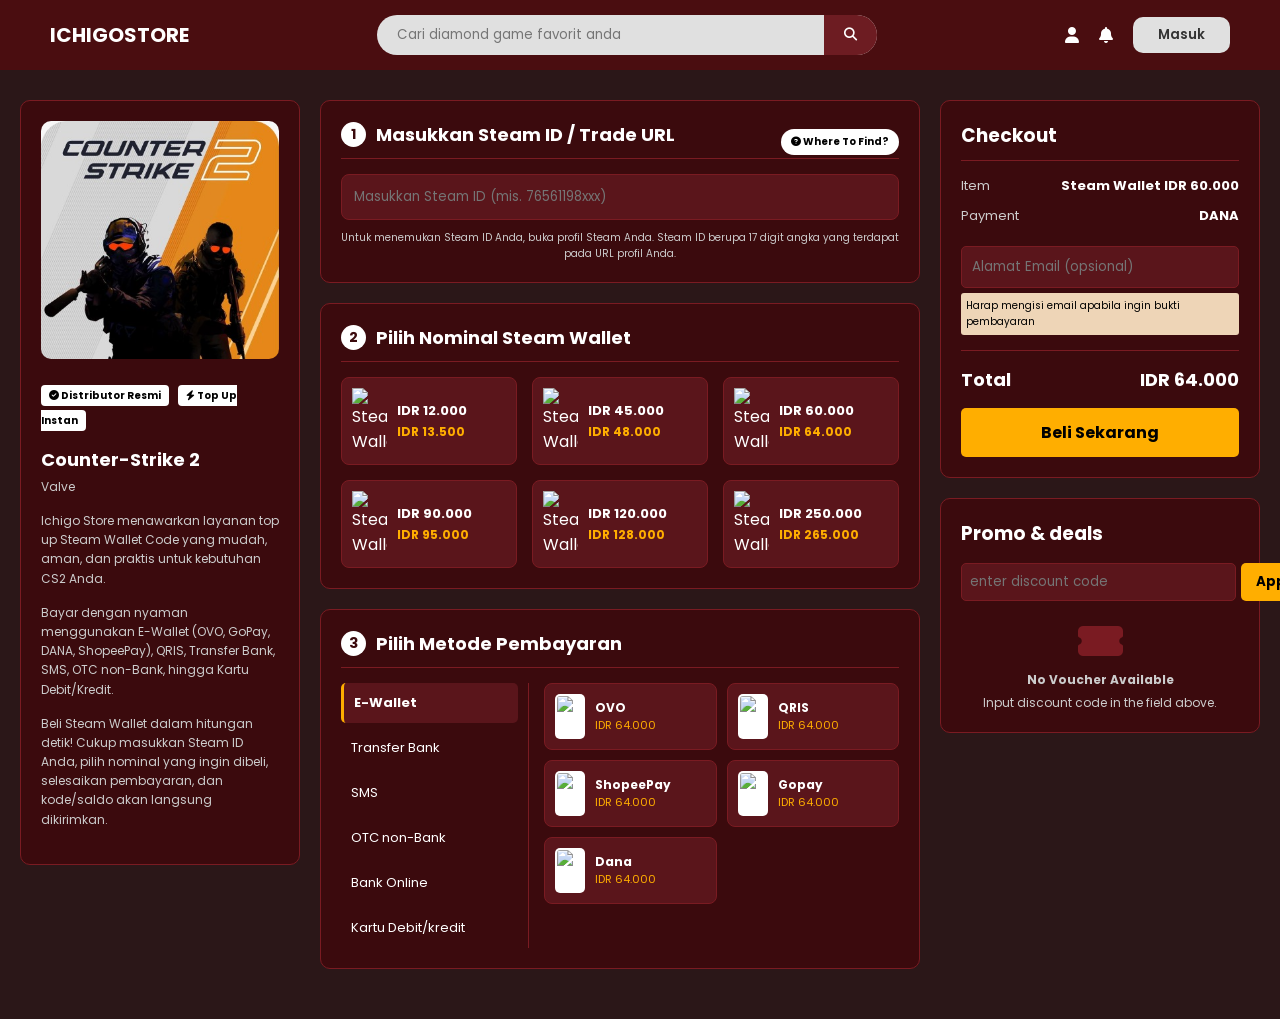
==== topup-csgo.html @ 72f107ec "up proyek web" ====
<!DOCTYPE html>
<html lang="id">
<head>
    <meta charset="UTF-8">
    <meta name="viewport" content="width=device-width, initial-scale=1.0">
    <title>Top Up Counter-Strike 2 - Ichigo Store</title>
    <link rel="stylesheet" href="https://cdnjs.cloudflare.com/ajax/libs/font-awesome/6.4.0/css/all.min.css">
    <link href="https://fonts.googleapis.com/css2?family=Poppins:wght@400;600;700&display=swap" rel="stylesheet">
    <style>
        /* === RESET & HEADER === */
        * { margin: 0; padding: 0; box-sizing: border-box; font-family: 'Poppins', sans-serif; }
        body { background-color: #2b1718; color: #ffffff; }
        a { text-decoration: none; color: #fff; }
        
        header { background-color: #4a0d10; display: flex; justify-content: space-between; align-items: center; padding: 15px 50px; }
        .logo-header { font-weight: 700; font-size: 20px; display: flex; align-items: center; gap: 10px; }
        .search-container { flex: 1; max-width: 500px; display: flex; background-color: #e0e0e0; border-radius: 20px; overflow: hidden; margin: 0 20px; }
        .search-container input { width: 100%; border: none; padding: 10px 20px; outline: none; background: transparent; color: #333; }
        .search-container button { background-color: #6d1c22; border: none; color: white; padding: 0 20px; cursor: pointer; }
        .header-actions { display: flex; align-items: center; gap: 20px; }
        .btn-login { background-color: #e0e0e0; color: #333; border: none; padding: 8px 25px; border-radius: 10px; font-weight: 600; cursor: pointer; }

        /* === LAYOUT UTAMA (3 KOLOM) === */
        .topup-container { display: grid; grid-template-columns: 280px 1fr 320px; gap: 20px; max-width: 1300px; margin: 30px auto; padding: 0 20px; }
        .panel { background-color: #3b0a0d; border: 1px solid #7a1b22; border-radius: 10px; padding: 20px; margin-bottom: 20px; }

        /* === KOLOM 1: INFO GAME === */
        .game-banner { width: 100%; border-radius: 10px; margin-bottom: 15px; }
        .game-info h2 { font-size: 18px; margin-bottom: 5px; }
        .game-info p.publisher { font-size: 12px; color: #ccc; margin-bottom: 15px; }
        .game-desc { font-size: 12px; color: #ccc; line-height: 1.6; margin-bottom: 15px; }
        .badges span { background: #fff; color: #000; padding: 3px 8px; border-radius: 4px; font-size: 10px; font-weight: bold; margin-right: 5px; }

        /* === KOLOM 2: LANGKAH PEMBELIAN === */
        .step-header { display: flex; align-items: center; gap: 10px; font-size: 18px; font-weight: bold; margin-bottom: 15px; border-bottom: 1px solid #7a1b22; padding-bottom: 10px; }
        .step-number { background-color: #fff; color: #3b0a0d; width: 25px; height: 25px; border-radius: 50%; display: flex; justify-content: center; align-items: center; font-size: 14px; font-weight: bold; }
        
        /* Step 1: Input ID */
        .input-group { display: flex; gap: 10px; margin-bottom: 10px; }
        .input-group input { flex: 1; padding: 12px; background-color: #5a151b; border: 1px solid #7a1b22; color: #fff; border-radius: 8px; outline: none; }
        .help-btn { background-color: #fff; color: #000; border: none; padding: 5px 10px; border-radius: 15px; font-size: 10px; font-weight: bold; cursor: pointer; float: right; margin-top: -45px; }
        .note { font-size: 10px; color: #ccc; text-align: center; }

        /* Step 2: Pilih Jumlah */
        .diamond-grid { display: grid; grid-template-columns: repeat(3, 1fr); gap: 15px; }
        .diamond-card { background-color: #5a151b; border: 1px solid #7a1b22; border-radius: 8px; padding: 10px; display: flex; align-items: center; gap: 10px; cursor: pointer; transition: 0.2s; }
        .diamond-card:hover { border-color: #ffae00; }
        .diamond-card img { width: 35px; }
        .d-info h4 { font-size: 13px; margin-bottom: 2px; }
        .d-info p { font-size: 12px; color: #ffae00; font-weight: bold; }

        /* Step 3: Pembayaran */
        .payment-layout { display: flex; gap: 15px; }
        .pay-sidebar { flex: 1; display: flex; flex-direction: column; gap: 5px; border-right: 1px solid #7a1b22; padding-right: 10px; }
        .pay-sidebar button { background: transparent; border: none; color: #fff; text-align: left; padding: 10px; font-size: 13px; cursor: pointer; border-radius: 5px; }
        .pay-sidebar button:hover, .pay-sidebar button.active { background-color: #5a151b; font-weight: bold; border-left: 3px solid #ffae00; }
        .pay-methods { flex: 2; display: grid; grid-template-columns: repeat(2, 1fr); gap: 10px; align-content: start; }
        .pay-card { background-color: #5a151b; border: 1px solid #7a1b22; padding: 10px; border-radius: 8px; display: flex; align-items: center; gap: 10px; cursor: pointer; }
        .pay-card:hover { border-color: #ffae00; }
        .pay-card img { width: 30px; background: #fff; border-radius: 5px; padding: 2px; }
        .pay-info h4 { font-size: 12px; }
        .pay-info p { font-size: 11px; color: #ffae00; }

        /* === KOLOM 3: CHECKOUT === */
        .checkout-item { display: flex; justify-content: space-between; font-size: 13px; margin-bottom: 10px; color: #ccc; }
        .checkout-item span:last-child { color: #fff; font-weight: bold; }
        .email-input { width: 100%; padding: 10px; background-color: #5a151b; border: 1px solid #7a1b22; color: #fff; border-radius: 5px; margin-top: 10px; outline: none; }
        .email-note { font-size: 10px; color: #aaa; margin: 5px 0 15px 0; background: #eed5b7; color: #000; padding: 5px; border-radius: 3px; }
        .total-price { display: flex; justify-content: space-between; align-items: center; font-size: 18px; font-weight: bold; margin-bottom: 15px; border-top: 1px solid #7a1b22; padding-top: 15px; }
        .btn-beli { width: 100%; background-color: #ffae00; color: #000; font-weight: bold; border: none; padding: 12px; border-radius: 5px; font-size: 16px; cursor: pointer; transition: 0.2s; }
        .btn-beli:hover { background-color: #e69d00; }

        /* Promo Box */
        .promo-input { display: flex; gap: 5px; margin-bottom: 20px; }
        .promo-input input { flex: 1; padding: 8px; background-color: #5a151b; border: 1px solid #7a1b22; color: #fff; border-radius: 5px; outline: none; }
        .promo-input button { background-color: #ffae00; color: #000; font-weight: bold; border: none; padding: 8px 15px; border-radius: 5px; cursor: pointer; }
        .promo-empty { text-align: center; color: #ccc; font-size: 12px; }
        .promo-empty i { font-size: 40px; color: #7a1b22; margin-bottom: 10px; }
    </style>
</head>
<body>

    <!-- Header -->
    <header>
        <div class="logo-header">ICHIGOSTORE</div>
        <div class="search-container">
            <input type="text" placeholder="Cari diamond game favorit anda">
            <button><i class="fas fa-search"></i></button>
        </div>
        <div class="header-actions">
            <i class="fas fa-user"></i>
            <i class="fas fa-bell"></i>
            <button class="btn-login">Masuk</button>
        </div>
    </header>

    <!-- Layout Utama -->
    <div class="topup-container">
        
        <!-- KOLOM 1: Info Game -->
        <div class="game-info">
            <div class="panel">
                <img src="imagas/CSGO.jpeg" alt="Counter-Strike 2" class="game-banner">
                <div class="badges">
                    <span><i class="fas fa-check-circle"></i> Distributor Resmi</span>
                    <span><i class="fas fa-bolt"></i> Top Up Instan</span>
                </div>
                <h2 style="margin-top: 15px;">Counter-Strike 2</h2>
                <p class="publisher">Valve</p>
                
                <p class="game-desc">Ichigo Store menawarkan layanan top up Steam Wallet Code yang mudah, aman, dan praktis untuk kebutuhan CS2 Anda.</p>
                <p class="game-desc">Bayar dengan nyaman menggunakan E-Wallet (OVO, GoPay, DANA, ShopeePay), QRIS, Transfer Bank, SMS, OTC non-Bank, hingga Kartu Debit/Kredit.</p>
                <p class="game-desc">Beli Steam Wallet dalam hitungan detik! Cukup masukkan Steam ID Anda, pilih nominal yang ingin dibeli, selesaikan pembayaran, dan kode/saldo akan langsung dikirimkan.</p>
            </div>
        </div>

        <!-- KOLOM 2: Langkah Top-Up -->
        <div class="steps-container">
            
            <!-- Step 1 -->
            <div class="panel">
                <div class="step-header">
                    <div class="step-number">1</div> Masukkan Steam ID / Trade URL
                </div>
                <button class="help-btn"><i class="fas fa-question-circle"></i> Where To Find?</button>
                <div class="input-group">
                    <input type="text" placeholder="Masukkan Steam ID (mis. 76561198xxx)">
                </div>
                <p class="note">Untuk menemukan Steam ID Anda, buka profil Steam Anda. Steam ID berupa 17 digit angka yang terdapat pada URL profil Anda.</p>
            </div>

            <!-- Step 2: Pilih Jumlah -->
            <div class="panel">
                <div class="step-header">
                    <div class="step-number">2</div> Pilih Nominal Steam Wallet
                </div>
                <div class="diamond-grid">
                    <!-- Baris 1 -->
                    <div class="diamond-card">
                        <img src="https://cdn-icons-png.flaticon.com/512/2850/2850974.png" alt="Steam Wallet">
                        <div class="d-info">
                            <h4>IDR 12.000</h4>
                            <p>IDR 13.500</p>
                        </div>
                    </div>
                    <div class="diamond-card">
                        <img src="https://cdn-icons-png.flaticon.com/512/2850/2850974.png" alt="Steam Wallet">
                        <div class="d-info">
                            <h4>IDR 45.000</h4>
                            <p>IDR 48.000</p>
                        </div>
                    </div>
                    <div class="diamond-card">
                        <img src="https://cdn-icons-png.flaticon.com/512/2850/2850974.png" alt="Steam Wallet">
                        <div class="d-info">
                            <h4>IDR 60.000</h4>
                            <p>IDR 64.000</p>
                        </div>
                    </div>
                    
                    <!-- Baris 2 -->
                    <div class="diamond-card">
                        <img src="https://cdn-icons-png.flaticon.com/512/2850/2850974.png" alt="Steam Wallet">
                        <div class="d-info">
                            <h4>IDR 90.000</h4>
                            <p>IDR 95.000</p>
                        </div>
                    </div>
                    <div class="diamond-card">
                        <img src="https://cdn-icons-png.flaticon.com/512/2850/2850974.png" alt="Steam Wallet">
                        <div class="d-info">
                            <h4>IDR 120.000</h4>
                            <p>IDR 128.000</p>
                        </div>
                    </div>
                    <div class="diamond-card">
                        <img src="https://cdn-icons-png.flaticon.com/512/2850/2850974.png" alt="Steam Wallet">
                        <div class="d-info">
                            <h4>IDR 250.000</h4>
                            <p>IDR 265.000</p>
                        </div>
                    </div>
                </div>
            </div>

            <!-- Step 3: Metode Pembayaran -->
            <div class="panel">
                <div class="step-header">
                    <div class="step-number">3</div> Pilih Metode Pembayaran
                </div>
                <div class="payment-layout">
                    <!-- Sidebar Kiri -->
                    <div class="pay-sidebar">
                        <button class="active">E-Wallet</button>
                        <button>Transfer Bank</button>
                        <button>SMS</button>
                        <button>OTC non-Bank</button>
                        <button>Bank Online</button>
                        <button>Kartu Debit/kredit</button>
                    </div>
                    <!-- Pilihan E-Wallet Kanan -->
                    <div class="pay-methods">
                        <div class="pay-card">
                            <img src="https://upload.wikimedia.org/wikipedia/commons/e/eb/Logo_ovo_purple.svg" alt="OVO">
                            <div class="pay-info">
                                <h4>OVO</h4>
                                <p>IDR 64.000</p>
                            </div>
                        </div>
                        <div class="pay-card">
                            <img src="https://upload.wikimedia.org/wikipedia/commons/a/a2/Logo_QRIS.svg" alt="QRIS">
                            <div class="pay-info">
                                <h4>QRIS</h4>
                                <p>IDR 64.000</p>
                            </div>
                        </div>
                        <div class="pay-card">
                            <img src="https://upload.wikimedia.org/wikipedia/commons/f/fe/Shopee.svg" alt="ShopeePay">
                            <div class="pay-info">
                                <h4>ShopeePay</h4>
                                <p>IDR 64.000</p>
                            </div>
                        </div>
                        <div class="pay-card">
                            <img src="https://upload.wikimedia.org/wikipedia/commons/8/86/Gopay_logo.svg" alt="Gopay">
                            <div class="pay-info">
                                <h4>Gopay</h4>
                                <p>IDR 64.000</p>
                            </div>
                        </div>
                        <div class="pay-card">
                            <img src="https://upload.wikimedia.org/wikipedia/commons/7/72/Logo_dana_blue.svg" alt="Dana">
                            <div class="pay-info">
                                <h4>Dana</h4>
                                <p>IDR 64.000</p>
                            </div>
                        </div>
                    </div>
                </div>
            </div>

        </div>

        <!-- KOLOM 3: Checkout -->
        <div class="checkout-container">
            <!-- Box Checkout -->
            <div class="panel">
                <h3 style="margin-bottom: 15px; border-bottom: 1px solid #7a1b22; padding-bottom: 10px;">Checkout</h3>
                
                <div class="checkout-item">
                    <span>Item</span>
                    <span>Steam Wallet IDR 60.000</span>
                </div>
                <div class="checkout-item">
                    <span>Payment</span>
                    <span>DANA</span>
                </div>
                
                <input type="email" placeholder="Alamat Email (opsional)" class="email-input">
                <p class="email-note">Harap mengisi email apabila ingin bukti pembayaran</p>
                
                <div class="total-price">
                    <span>Total</span>
                    <span>IDR 64.000</span>
                </div>
                
                <button class="btn-beli">Beli Sekarang</button>
            </div>

            <!-- Box Promo -->
            <div class="panel">
                <h3 style="margin-bottom: 15px;">Promo & deals</h3>
                <div class="promo-input">
                    <input type="text" placeholder="enter discount code">
                    <button>Apply</button>
                </div>
                <div class="promo-empty">
                    <i class="fas fa-ticket-alt"></i>
                    <h4>No Voucher Available</h4>
                    <p style="margin-top: 5px;">Input discount code in the field above.</p>
                </div>
            </div>
        </div>

    </div>

</body>
</html>
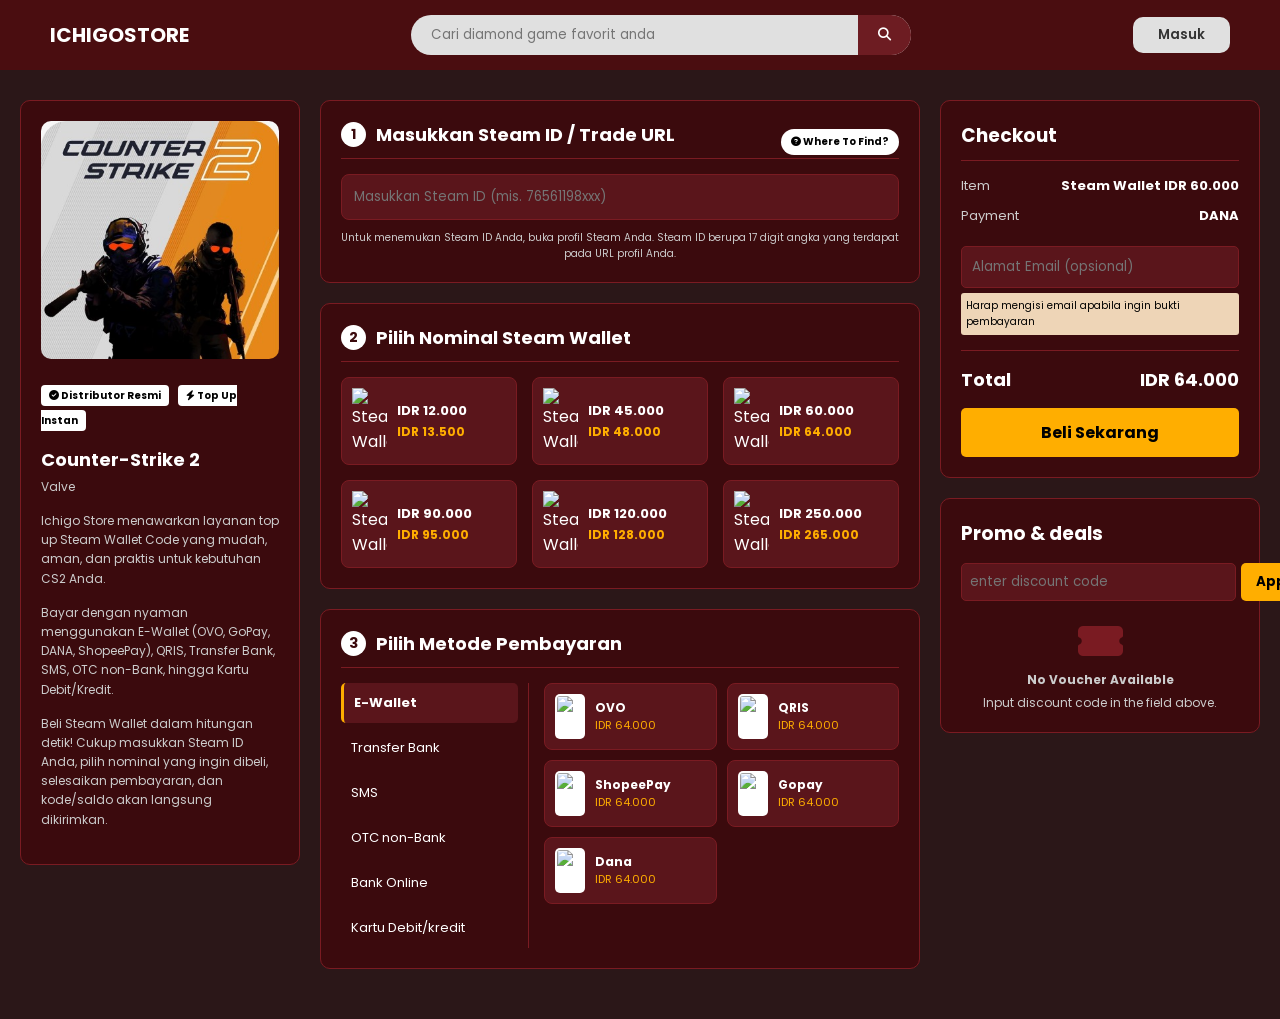
==== commit 6f406dc5: "Login" ====
--- a/topup-csgo.html
+++ b/topup-csgo.html
@@ -88,9 +88,9 @@
             <button><i class="fas fa-search"></i></button>
         </div>
         <div class="header-actions">
-            <i class="fas fa-user"></i>
-            <i class="fas fa-bell"></i>
-            <button class="btn-login">Masuk</button>
+            <div id="auth-container">
+                <button class="btn-login" id="loginBtn">Masuk</button>
+            </div>
         </div>
     </header>
 
@@ -283,6 +283,7 @@
         </div>
 
     </div>
-
+<!-- Taruh script ini di atas tag </body> -->
+    <script src="script.js"></script>
 </body>
 </html>
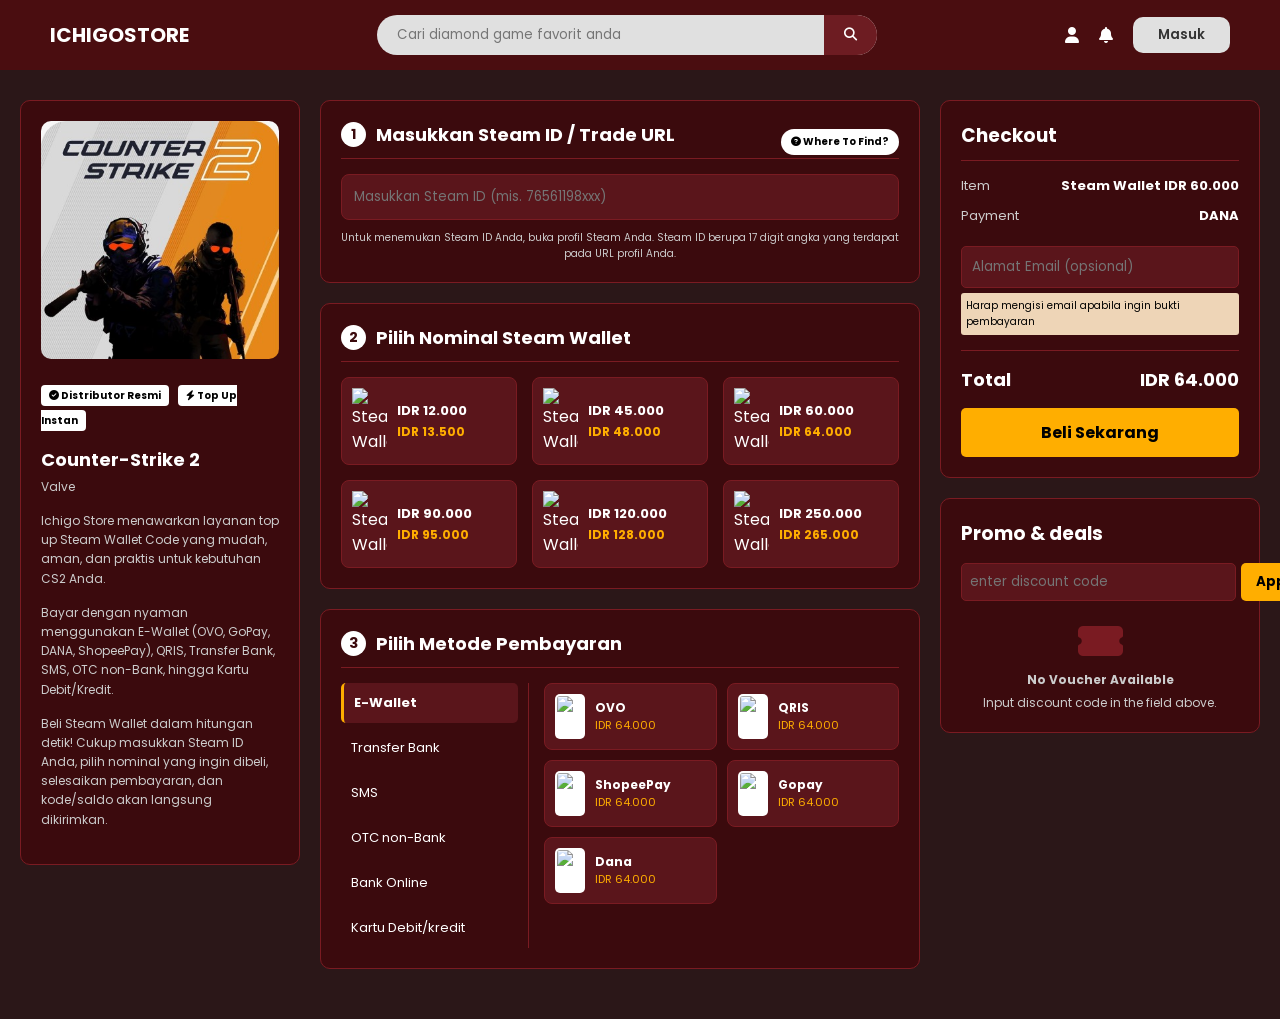
==== commit d53cedcb: "footer" ====
--- a/topup-csgo.html
+++ b/topup-csgo.html
@@ -88,9 +88,9 @@
             <button><i class="fas fa-search"></i></button>
         </div>
         <div class="header-actions">
-            <div id="auth-container">
-                <button class="btn-login" id="loginBtn">Masuk</button>
-            </div>
+            <i class="fas fa-user"></i>
+            <i class="fas fa-bell"></i>
+            <button class="btn-login">Masuk</button>
         </div>
     </header>
 
